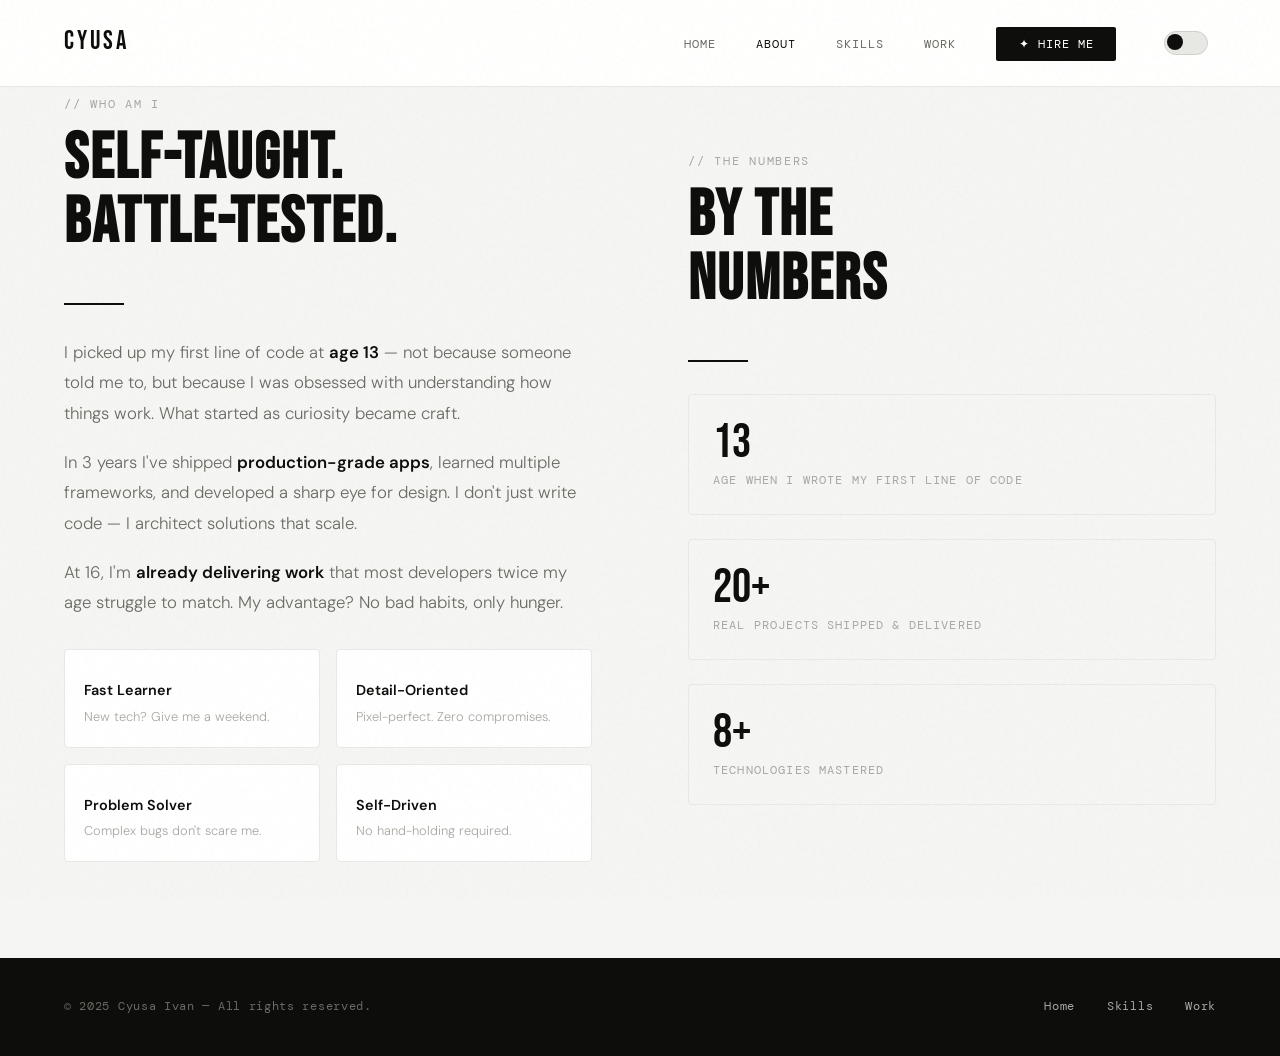
==== about.html @ f8744b46 "first commit" ====
<!DOCTYPE html>
<html lang="en">
<head>
  <meta charset="UTF-8">
  <meta name="viewport" content="width=device-width, initial-scale=1.0">
  <title>About — Cyusa Ivan</title>
  <link href="https://fonts.googleapis.com/css2?family=Bebas+Neue&family=DM+Sans:wght@300;400;500;600&family=DM+Mono:wght@400;500&display=swap" rel="stylesheet">
  <link rel="stylesheet" href="styles.css">
  <script defer src="script.js"></script>
</head>
<body>
  <nav>
    <a class="nav-logo" href="index.html">CYUSA</a>
    <ul class="nav-links">
      <li><a href="index.html">Home</a></li>
      <li><a href="about.html">About</a></li>
      <li><a href="skills.html">Skills</a></li>
      <li><a href="projects.html">Work</a></li>
      <li><a href="hire.html" class="btn-hire-nav">✦ Hire Me</a></li>
      <li>
        <div class="theme-toggle-wrap" onclick="toggleTheme()" title="Toggle dark/light mode">
          <span class="theme-icon"></span>
          <div class="theme-toggle"></div>
          <span class="theme-icon"></span>
        </div>
      </li>
    </ul>
  </nav>

  <main class="page">
    <section id="about">
      <div class="fade-up">
        <p class="section-label">// who am I</p>
        <h2 class="section-title">Self-Taught.<br>Battle-Tested.</h2>
        <div class="h-line"></div>
        <div class="about-text">
          <p>I picked up my first line of code at <strong>age 13</strong> — not because someone told me to, but because I was obsessed with understanding how things work. What started as curiosity became craft.</p>
          <p>In 3 years I've shipped <strong>production-grade apps</strong>, learned multiple frameworks, and developed a sharp eye for design. I don't just write code — I architect solutions that scale.</p>
          <p>At 16, I'm <strong>already delivering work</strong> that most developers twice my age struggle to match. My advantage? No bad habits, only hunger.</p>
        </div>
        <div class="capabilities">
          <div class="cap-item"><span class="cap-icon"></span><h4>Fast Learner</h4><p>New tech? Give me a weekend.</p></div>
          <div class="cap-item"><span class="cap-icon"></span><h4>Detail-Oriented</h4><p>Pixel-perfect. Zero compromises.</p></div>
          <div class="cap-item"><span class="cap-icon"></span><h4>Problem Solver</h4><p>Complex bugs don't scare me.</p></div>
          <div class="cap-item"><span class="cap-icon"></span><h4>Self-Driven</h4><p>No hand-holding required.</p></div>
        </div>
      </div>
      <div class="fade-up" style="transition-delay:0.15s">
        <p class="section-label">// the numbers</p>
        <h2 class="section-title">By the<br>Numbers</h2>
        <div class="h-line"></div>
        <div style="display:flex;flex-direction:column;gap:1.5rem">
          <div style="padding:1.5rem;border:1px solid var(--grey-100);border-radius:4px">
            <div style="font-family:'Bebas Neue',sans-serif;font-size:3rem;line-height:1;color:var(--black)">13</div>
            <div style="font-family:'DM Mono',monospace;font-size:0.72rem;letter-spacing:0.1em;text-transform:uppercase;color:var(--grey-300);margin-top:0.3rem">Age when I wrote my first line of code</div>
          </div>
          <div style="padding:1.5rem;border:1px solid var(--grey-100);border-radius:4px">
            <div style="font-family:'Bebas Neue',sans-serif;font-size:3rem;line-height:1;color:var(--black)">20+</div>
            <div style="font-family:'DM Mono',monospace;font-size:0.72rem;letter-spacing:0.1em;text-transform:uppercase;color:var(--grey-300);margin-top:0.3rem">Real projects shipped &amp; delivered</div>
          </div>
          <div style="padding:1.5rem;border:1px solid var(--grey-100);border-radius:4px">
            <div style="font-family:'Bebas Neue',sans-serif;font-size:3rem;line-height:1;color:var(--black)">8+</div>
            <div style="font-family:'DM Mono',monospace;font-size:0.72rem;letter-spacing:0.1em;text-transform:uppercase;color:var(--grey-300);margin-top:0.3rem">Technologies mastered</div>
          </div>
        </div>
      </div>
    </section>
  </main>

  <footer>
    <span>© 2025 Cyusa Ivan — All rights reserved.</span>
    <div class="footer-links">
      <a href="index.html">Home</a>
      <a href="skills.html">Skills</a>
      <a href="projects.html">Work</a>
    </div>
  </footer>
</body>
</html>
---- styles.css ----
:root {
  --white: #ffffff;
  --off-white: #f5f5f3;
  --grey-100: #e8e8e5;
  --grey-200: #d0d0cb;
  --grey-300: #a8a8a2;
  --grey-400: #6b6b64;
  --grey-500: #3a3a35;
  --grey-600: #1e1e1a;
  --black: #0d0d0b;
}

html.dark {
  --white: #111110;
  --off-white: #191918;
  --grey-100: #252523;
  --grey-200: #333330;
  --grey-300: #555550;
  --grey-400: #8a8a82;
  --grey-500: #b8b8b0;
  --grey-600: #e0e0d8;
  --black: #f0f0ec;
}

body, nav, section, footer, div, span, a, p, h1, h2, h3, h4, input, textarea, button {
  transition-property: background-color, border-color, color, box-shadow;
  transition-duration: 0.35s;
  transition-timing-function: ease;
}

.theme-toggle {
  width: 44px;
  height: 24px;
  background: var(--grey-100);
  border: 1.5px solid var(--grey-200);
  border-radius: 999px;
  cursor: pointer;
  position: relative;
  flex-shrink: 0;
  transition: background 0.3s, border-color 0.3s;
}
.theme-toggle::after {
  content: '';
  position: absolute;
  top: 2px;
  left: 2px;
  width: 16px;
  height: 16px;
  background: var(--black);
  border-radius: 50%;
  transition: transform 0.3s cubic-bezier(.4,0,.2,1), background 0.3s;
}
html.dark .theme-toggle::after {
  transform: translateX(20px);
}
.theme-toggle-wrap {
  display: flex;
  align-items: center;
  gap: 0.5rem;
}
.theme-icon {
  font-size: 0.85rem;
  line-height: 1;
  user-select: none;
  transition: opacity 0.2s;
}
*, *::before, *::after { box-sizing: border-box; margin: 0; padding: 0; }
html { scroll-behavior: smooth; }
body {
  background: var(--white);
  color: var(--black);
  font-family: 'DM Sans', sans-serif;
  font-size: 16px;
  line-height: 1.6;
  overflow-x: hidden;
}
body::before {
  content: '';
  position: fixed;
  inset: 0;
  background-image: url("data:image/svg+xml,%3Csvg viewBox='0 0 256 256' xmlns='http://www.w3.org/2000/svg'%3E%3Cfilter id='noise'%3E%3CfeTurbulence type='fractalNoise' baseFrequency='0.9' numOctaves='4' stitchTiles='stitch'/%3E%3C/filter%3E%3Crect width='100%25' height='100%25' filter='url(%23noise)' opacity='0.04'/%3E%3C/svg%3E");
  pointer-events: none;
  z-index: 9999;
  opacity: 0.5;
}

.page { min-height: 100vh; }

nav {
  position: fixed;
  top: 0; left: 0; right: 0;
  z-index: 500;
  display: flex;
  justify-content: space-between;
  align-items: center;
  padding: 1.4rem 4rem;
  background: rgba(255,255,255,0.92);
  backdrop-filter: blur(20px);
  border-bottom: 1px solid var(--grey-100);
}
html.dark nav { background: rgba(17,17,16,0.92); }
.nav-logo {
  font-family: 'Bebas Neue', sans-serif;
  font-size: 1.6rem;
  letter-spacing: 0.12em;
  color: var(--black);
  text-decoration: none;
  cursor: pointer;
}
.nav-links { display: flex; gap: 2.5rem; list-style: none; align-items: center; }
.nav-links a {
  font-family: 'DM Mono', monospace;
  font-size: 0.78rem;
  letter-spacing: 0.08em;
  text-transform: uppercase;
  color: var(--grey-400);
  text-decoration: none;
  cursor: pointer;
  transition: color 0.2s;
}
.nav-links a:hover, .nav-links a.active-link { color: var(--black); }
.btn-hire-nav {
  background: var(--black) !important;
  color: var(--white) !important;
  padding: 0.55rem 1.4rem !important;
  border-radius: 2px;
  transition: background 0.2s !important;
}
.btn-hire-nav:hover { background: var(--grey-500) !important; }

.btn {
  display: inline-flex;
  align-items: center;
  gap: 0.5rem;
  padding: 0.75rem 1.8rem;
  border-radius: 2px;
  font-family: 'DM Mono', monospace;
  font-size: 0.78rem;
  letter-spacing: 0.08em;
  text-transform: uppercase;
  text-decoration: none;
  font-weight: 500;
  cursor: pointer;
  border: none;
  transition: all 0.22s ease;
}
.btn-primary { background: var(--black); color: var(--white); }
.btn-primary:hover { background: var(--grey-500); transform: translateY(-2px); box-shadow: 0 8px 24px rgba(0,0,0,0.15); }
.btn-hire {
  background: var(--grey-100);
  color: var(--black);
  border: 1.5px solid var(--grey-200);
  position: relative;
  overflow: hidden;
}
.btn-hire::before {
  content: '';
  position: absolute;
  inset: 0;
  background: var(--black);
  transform: scaleX(0);
  transform-origin: left;
  transition: transform 0.3s ease;
  z-index: 0;
}
.btn-hire:hover::before { transform: scaleX(1); }
.btn-hire:hover { color: var(--white); border-color: var(--black); }
.btn-hire span { position: relative; z-index: 1; }
.btn-outline { background: transparent; color: var(--grey-400); border: 1.5px solid var(--grey-200); }
.btn-outline:hover { border-color: var(--grey-400); color: var(--black); transform: translateY(-2px); }
.btn-ghost { background: var(--white); color: var(--grey-500); border: 1.5px solid var(--grey-200); box-shadow: 0 2px 8px rgba(0,0,0,0.06); }
.btn-ghost:hover { background: var(--off-white); color: var(--black); box-shadow: 0 4px 16px rgba(0,0,0,0.1); transform: translateY(-2px); }

.section-label {
  font-family: 'DM Mono', monospace;
  font-size: 0.72rem;
  letter-spacing: 0.15em;
  text-transform: uppercase;
  color: var(--grey-300);
  margin-bottom: 0.8rem;
}
.section-title {
  font-family: 'Bebas Neue', sans-serif;
  font-size: clamp(2.5rem, 5vw, 4.5rem);
  letter-spacing: 0.03em;
  color: var(--black);
  line-height: 1;
  margin-bottom: 3rem;
}
.h-line { width: 60px; height: 2px; background: var(--black); margin-bottom: 2rem; }
.fade-up { opacity: 0; transform: translateY(28px); transition: opacity 0.7s ease, transform 0.7s ease; }
.fade-up.visible { opacity: 1; transform: translateY(0); }

.hero {
  min-height: 100vh;
  display: grid;
  grid-template-columns: 1fr 1fr;
  align-items: center;
  padding: 8rem 4rem 4rem;
  gap: 4rem;
  position: relative;
  overflow: hidden;
}
.hero::after {
  content: 'DEV';
  position: absolute;
  right: -0.05em; bottom: -0.15em;
  font-family: 'Bebas Neue', sans-serif;
  font-size: clamp(12rem, 22vw, 22rem);
  color: var(--grey-100);
  line-height: 1;
  pointer-events: none;
  user-select: none;
  z-index: 0;
}
.hero-content { position: relative; z-index: 1; }
.badge {
  display: inline-flex;
  align-items: center;
  gap: 0.5rem;
  background: var(--grey-100);
  border: 1px solid var(--grey-200);
  padding: 0.35rem 0.9rem;
  border-radius: 2px;
  font-family: 'DM Mono', monospace;
  font-size: 0.72rem;
  letter-spacing: 0.1em;
  text-transform: uppercase;
  color: var(--grey-400);
  margin-bottom: 1.6rem;
}
.badge::before {
  content: '';
  width: 6px; height: 6px;
  background: #4ade80;
  border-radius: 50%;
  animation: pulse 2s infinite;
}
@keyframes pulse {
  0%,100% { opacity:1; transform:scale(1); }
  50% { opacity:0.5; transform:scale(0.8); }
}
h1 {
  font-family: 'Bebas Neue', sans-serif;
  font-size: clamp(3.5rem, 7vw, 7rem);
  line-height: 0.95;
  letter-spacing: 0.02em;
  color: var(--black);
  margin-bottom: 1.4rem;
}
h1 span { color: var(--grey-300); }
.hero-desc { font-size: 1.05rem; color: var(--grey-400); max-width: 460px; margin-bottom: 2.5rem; font-weight: 300; line-height: 1.75; }
.cta-group { display: flex; flex-wrap: wrap; gap: 0.8rem; align-items: center; }
.stats-row { display: flex; gap: 2.5rem; margin-top: 3rem; padding-top: 2rem; border-top: 1px solid var(--grey-100); }
.stat { display: flex; flex-direction: column; }
.stat-num { font-family: 'Bebas Neue', sans-serif; font-size: 2.2rem; letter-spacing: 0.05em; line-height: 1; color: var(--black); }
.stat-label { font-family: 'DM Mono', monospace; font-size: 0.68rem; letter-spacing: 0.1em; text-transform: uppercase; color: var(--grey-300); margin-top: 0.2rem; }
.hero-visual { position: relative; z-index: 1; display: grid; grid-template-columns: minmax(220px, 360px) 1fr; gap: 1rem; align-items: start; }
.hero-photo { display: block; width: 100%; max-width: 100%; height: auto; border-radius: 20px; object-fit: cover; box-shadow: 0 30px 60px rgba(0,0,0,0.18); border: 1px solid rgba(255,255,255,0.08); }
.code-card {
  background: #1e1e1a;
  border-radius: 6px;
  padding: 1.4rem 1.6rem;
  font-family: 'DM Mono', monospace;
  font-size: 0.78rem;
  line-height: 1.9;
  color: var(--grey-200);
  border: 1px solid rgba(255,255,255,0.06);
  box-shadow: 0 20px 60px rgba(0,0,0,0.2);
  animation: float 6s ease-in-out infinite;
}
html.dark .code-card { background: #0a0a09; border-color: rgba(255,255,255,0.04); }
@keyframes float { 0%,100%{transform:translateY(0)} 50%{transform:translateY(-8px)} }
.code-card .dot-row { display:flex; gap:6px; margin-bottom:1rem; }
.dot { width:10px; height:10px; border-radius:50%; }
.dot-r{background:#ff5f57} .dot-y{background:#febc2e} .dot-g{background:#28c840}
.c-kw{color:#c0a0e0} .c-fn{color:#7ec8e3} .c-str{color:#a8d8a8} .c-num{color:#f0c080} .c-cm{color:var(--grey-400)} .c-br{color:var(--grey-300)}
.skill-chips { display:flex; flex-wrap:wrap; gap:0.5rem; }
.chip {
  background: var(--grey-100);
  border: 1px solid var(--grey-200);
  padding: 0.3rem 0.8rem;
  border-radius: 2px;
  font-family: 'DM Mono', monospace;
  font-size: 0.72rem;
  letter-spacing: 0.06em;
  color: var(--grey-500);
  transition: all 0.2s;
  cursor: default;
}
.chip:hover { background: var(--black); color: var(--white); border-color: var(--black); transform: translateY(-1px); }

#about {
  background: var(--off-white);
  display: grid;
  grid-template-columns: 1fr 1fr;
  gap: 6rem;
  align-items: center;
  padding: 6rem 4rem;
}
.about-text p { color: var(--grey-400); margin-bottom: 1.2rem; font-weight: 300; font-size: 1.05rem; line-height: 1.8; }
.about-text p strong { color: var(--black); font-weight: 600; }
.capabilities { display: grid; grid-template-columns: 1fr 1fr; gap: 1rem; margin-top: 2rem; }
.cap-item { background: var(--white); border: 1px solid var(--grey-100); padding: 1.2rem; border-radius: 4px; transition: all 0.25s; }
.cap-item:hover { border-color: var(--grey-300); box-shadow: 0 8px 24px rgba(0,0,0,0.08); transform: translateY(-3px); }
.cap-icon { font-size: 1.4rem; margin-bottom: 0.6rem; display: block; }
.cap-item h4 { font-size: 0.9rem; font-weight: 600; color: var(--black); margin-bottom: 0.3rem; }
.cap-item p { font-size: 0.8rem; color: var(--grey-300); font-weight: 300; margin: 0; }

#skills { background: var(--white); padding: 6rem 4rem; }
.skills-grid { display: grid; grid-template-columns: repeat(auto-fill, minmax(260px, 1fr)); gap: 1.5rem; }
.skill-card {
  border: 1px solid var(--grey-100);
  padding: 1.8rem;
  border-radius: 4px;
  transition: all 0.25s;
  position: relative;
  overflow: hidden;
}
.skill-card::before {
  content: '';
  position: absolute;
  bottom: 0; left: 0; right: 0;
  height: 2px;
  background: var(--black);
  transform: scaleX(0);
  transform-origin: left;
  transition: transform 0.3s ease;
}
.skill-card:hover::before { transform: scaleX(1); }
.skill-card:hover { border-color: var(--grey-200); box-shadow: 0 12px 32px rgba(0,0,0,0.08); transform: translateY(-4px); }
.skill-card-icon { font-size: 1.8rem; margin-bottom: 0.8rem; display: block; }
.skill-card h3 { font-weight: 600; font-size: 1rem; color: var(--black); margin-bottom: 0.4rem; }
.skill-card p { font-size: 0.85rem; color: var(--grey-300); font-weight: 300; margin-bottom: 1rem; }
.skill-bar-wrap { height: 3px; background: var(--grey-100); border-radius: 2px; overflow: hidden; }
.skill-bar { height: 100%; background: var(--grey-500); border-radius: 2px; transform-origin: left; animation: growBar 1.2s ease forwards; transform: scaleX(0); }
@keyframes growBar { to { transform: scaleX(1); } }

#home-projects-preview { background: var(--grey-600); padding: 6rem 4rem; }
#home-projects-preview .section-title { color: var(--white); }
#home-projects-preview .section-label { color: var(--grey-400); }
.projects-preview-grid { display: grid; grid-template-columns: repeat(3, 1fr); gap: 1.5rem; margin-bottom: 2.5rem; }
.project-card {
  background: rgba(255,255,255,0.04);
  border: 1px solid rgba(255,255,255,0.08);
  border-radius: 6px;
  padding: 2rem;
  transition: all 0.3s;
  cursor: pointer;
  color: inherit;
  text-decoration: none;
}
.project-card:hover { background: rgba(255,255,255,0.08); border-color: rgba(255,255,255,0.18); transform: translateY(-6px); box-shadow: 0 24px 48px rgba(0,0,0,0.3); }
.project-num { font-family: 'Bebas Neue', sans-serif; font-size: 3rem; color: rgba(255,255,255,0.08); line-height: 1; margin-bottom: 0.8rem; }
.project-card h3 { font-weight: 600; font-size: 1.1rem; color: var(--white); margin-bottom: 0.6rem; }
.project-card p { font-size: 0.88rem; color: var(--grey-300); margin-bottom: 1.4rem; line-height: 1.7; font-weight: 300; }
.project-tags { display: flex; flex-wrap: wrap; gap: 0.4rem; }
.project-tag { font-family: 'DM Mono', monospace; font-size: 0.68rem; letter-spacing: 0.06em; padding: 0.2rem 0.6rem; background: rgba(255,255,255,0.06); border: 1px solid rgba(255,255,255,0.1); border-radius: 2px; color: var(--grey-300); }
.view-all-wrap { text-align: center; margin-top: 1.5rem; }

#home-cta {
  background: var(--off-white);
  text-align: center;
  display: flex;
  flex-direction: column;
  align-items: center;
  gap: 1.5rem;
  padding: 8rem 4rem;
}
#home-cta .section-title { margin-bottom: 0; }
.contact-desc { font-size: 1.05rem; color: var(--grey-400); max-width: 480px; font-weight: 300; line-height: 1.75; margin-bottom: 1rem; }
.cta-big { display: flex; flex-wrap: wrap; gap: 1rem; justify-content: center; }

.projects-page-hero {
  background: var(--grey-600);
  padding: 10rem 4rem 5rem;
  position: relative;
  overflow: hidden;
}
.projects-page-hero::after {
  content: 'WORK';
  position: absolute;
  right: -0.05em; bottom: -0.1em;
  font-family: 'Bebas Neue', sans-serif;
  font-size: clamp(10rem, 20vw, 20rem);
  color: rgba(255,255,255,0.04);
  line-height: 1;
  pointer-events: none;
  user-select: none;
}
.projects-page-hero .section-label { color: var(--grey-400); }
.projects-page-hero .section-title { color: var(--white); margin-bottom: 1rem; }
.projects-page-hero p { color: var(--grey-300); font-weight: 300; font-size: 1.05rem; max-width: 500px; }
.projects-full { padding: 5rem 4rem; background: var(--white); }
.projects-full-grid { display: grid; grid-template-columns: repeat(auto-fill, minmax(320px, 1fr)); gap: 1.5rem; }
.proj-full-card {
  border: 1px solid var(--grey-100);
  border-radius: 6px;
  padding: 2rem;
  transition: all 0.3s;
  position: relative;
  overflow: hidden;
}
.proj-full-card::before {
  content: '';
  position: absolute;
  top: 0; left: 0; right: 0;
  height: 2px;
  background: var(--black);
  transform: scaleX(0);
  transform-origin: left;
  transition: transform 0.35s ease;
}
.proj-full-card:hover::before { transform: scaleX(1); }
.proj-full-card:hover { box-shadow: 0 16px 48px rgba(0,0,0,0.1); transform: translateY(-5px); border-color: var(--grey-200); }
.proj-full-num { font-family: 'Bebas Neue', sans-serif; font-size: 2.5rem; color: var(--grey-100); line-height: 1; margin-bottom: 0.6rem; }
.proj-full-card h3 { font-weight: 600; font-size: 1.15rem; color: var(--black); margin-bottom: 0.5rem; }
.proj-full-card .proj-desc { font-size: 0.9rem; color: var(--grey-400); line-height: 1.75; font-weight: 300; margin-bottom: 1.2rem; }
.proj-full-tags { display: flex; flex-wrap: wrap; gap: 0.4rem; margin-bottom: 1.2rem; }
.proj-full-tag { font-family: 'DM Mono', monospace; font-size: 0.68rem; letter-spacing: 0.06em; padding: 0.2rem 0.7rem; background: var(--grey-100); border: 1px solid var(--grey-200); border-radius: 2px; color: var(--grey-500); }
.proj-link { font-family: 'DM Mono', monospace; font-size: 0.72rem; letter-spacing: 0.08em; text-transform: uppercase; color: var(--grey-400); text-decoration: none; transition: color 0.2s; }
.proj-link:hover { color: var(--black); }
.proj-link::after { content: ' →'; }
.filter-bar { display: flex; gap: 0.6rem; flex-wrap: wrap; margin-bottom: 2.5rem; }
.filter-btn {
  font-family: 'DM Mono', monospace;
  font-size: 0.72rem;
  letter-spacing: 0.08em;
  text-transform: uppercase;
  padding: 0.4rem 1rem;
  border: 1.5px solid var(--grey-200);
  background: transparent;
  color: var(--grey-400);
  border-radius: 2px;
  cursor: pointer;
  transition: all 0.2s;
}
.filter-btn:hover, .filter-btn.active { background: var(--black); color: var(--white); border-color: var(--black); }

.hire-page { background: var(--white); }
.hire-hero {
  background: var(--black);
  padding: 10rem 4rem 6rem;
  position: relative;
  overflow: hidden;
}
.hire-hero::after {
  content: 'HIRE';
  position: absolute;
  right: -0.05em; bottom: -0.1em;
  font-family: 'Bebas Neue', sans-serif;
  font-size: clamp(10rem, 20vw, 20rem);
  color: rgba(255,255,255,0.04);
  line-height: 1;
  pointer-events: none;
}
.hire-hero .section-label { color: var(--grey-400); }
.hire-hero .section-title { color: var(--white); margin-bottom: 1rem; }
.hire-hero p { color: var(--grey-300); font-weight: 300; font-size: 1.05rem; max-width: 540px; }
.hire-body { display: grid; grid-template-columns: 1fr 1fr; gap: 5rem; padding: 6rem 4rem; align-items: start; }
.hire-info h3 { font-family: 'Bebas Neue', sans-serif; font-size: 2rem; letter-spacing: 0.05em; color: var(--black); margin-bottom: 1rem; }
.hire-info p { color: var(--grey-400); font-weight: 300; line-height: 1.8; margin-bottom: 2rem; }
.contact-methods { display: flex; flex-direction: column; gap: 1rem; margin-bottom: 2rem; }
.contact-method {
  display: flex;
  align-items: center;
  gap: 1rem;
  padding: 1rem 1.2rem;
  border: 1px solid var(--grey-100);
  border-radius: 4px;
  text-decoration: none;
  transition: all 0.2s;
  cursor: pointer;
}
.contact-method:hover { border-color: var(--black); box-shadow: 0 4px 16px rgba(0,0,0,0.08); transform: translateX(4px); }
.cm-icon { font-size: 1.4rem; }
.cm-label { font-family: 'DM Mono', monospace; font-size: 0.72rem; letter-spacing: 0.08em; text-transform: uppercase; color: var(--grey-300); display: block; }
.cm-value { font-size: 0.95rem; color: var(--black); font-weight: 500; }
.availability-badge {
  display: inline-flex;
  align-items: center;
  gap: 0.5rem;
  background: #f0fdf4;
  border: 1px solid #bbf7d0;
  padding: 0.5rem 1rem;
  border-radius: 2px;
  font-family: 'DM Mono', monospace;
  font-size: 0.75rem;
  letter-spacing: 0.08em;
  color: #166534;
  margin-bottom: 1.5rem;
}
.availability-badge::before { content: ''; width: 7px; height: 7px; background: #22c55e; border-radius: 50%; animation: pulse 2s infinite; }

.contact-form { display: flex; flex-direction: column; gap: 1.2rem; }
.form-group { display: flex; flex-direction: column; gap: 0.4rem; }
.form-label { font-family: 'DM Mono', monospace; font-size: 0.72rem; letter-spacing: 0.1em; text-transform: uppercase; color: var(--grey-400); }
.form-input, .form-textarea {
  padding: 0.85rem 1rem;
  border: 1.5px solid var(--grey-200);
  border-radius: 2px;
  font-family: 'DM Sans', sans-serif;
  font-size: 0.95rem;
  color: var(--black);
  background: var(--white);
  transition: border-color 0.2s, box-shadow 0.2s;
  outline: none;
  resize: none;
}
.form-input:focus, .form-textarea:focus { border-color: var(--black); box-shadow: 0 0 0 3px rgba(13,13,11,0.06); }
.form-textarea { height: 130px; }
.form-row { display: grid; grid-template-columns: 1fr 1fr; gap: 1rem; }
.form-success {
  display: none;
  background: #f0fdf4;
  border: 1px solid #bbf7d0;
  padding: 1.2rem;
  border-radius: 4px;
  font-family: 'DM Mono', monospace;
  font-size: 0.82rem;
  color: #166534;
  text-align: center;
}

footer {
  background: var(--black);
  color: var(--grey-400);
  padding: 2.5rem 4rem;
  display: flex;
  justify-content: space-between;
  align-items: center;
  font-family: 'DM Mono', monospace;
  font-size: 0.72rem;
  letter-spacing: 0.06em;
}
footer a { color: var(--grey-300); text-decoration: none; transition: color 0.2s; cursor: pointer; }
footer a:hover { color: var(--white); }
.footer-links { display: flex; gap: 2rem; }

::-webkit-scrollbar { width: 4px; }
::-webkit-scrollbar-track { background: var(--grey-100); }
::-webkit-scrollbar-thumb { background: var(--grey-300); border-radius: 2px; }

@media (max-width: 768px) {
  nav { padding: 1.2rem 1.5rem; }
  .nav-links { display: none; }
  .hero { grid-template-columns: 1fr; padding: 7rem 1.5rem 3rem; }
  .hero::after { font-size: 8rem; }
  #about { grid-template-columns: 1fr; padding: 4rem 1.5rem; gap: 3rem; }
  #skills, #home-projects-preview, #home-cta, .projects-full { padding: 4rem 1.5rem; }
  .projects-preview-grid, .projects-full-grid { grid-template-columns: 1fr; }
  .hire-body { grid-template-columns: 1fr; padding: 4rem 1.5rem; gap: 3rem; }
  .hire-hero, .projects-page-hero { padding: 8rem 1.5rem 4rem; }
  footer { flex-direction: column; gap: 1rem; text-align: center; padding: 2rem 1.5rem; }
  .stats-row { gap: 1.5rem; }
  .capabilities, .form-row { grid-template-columns: 1fr; }
}
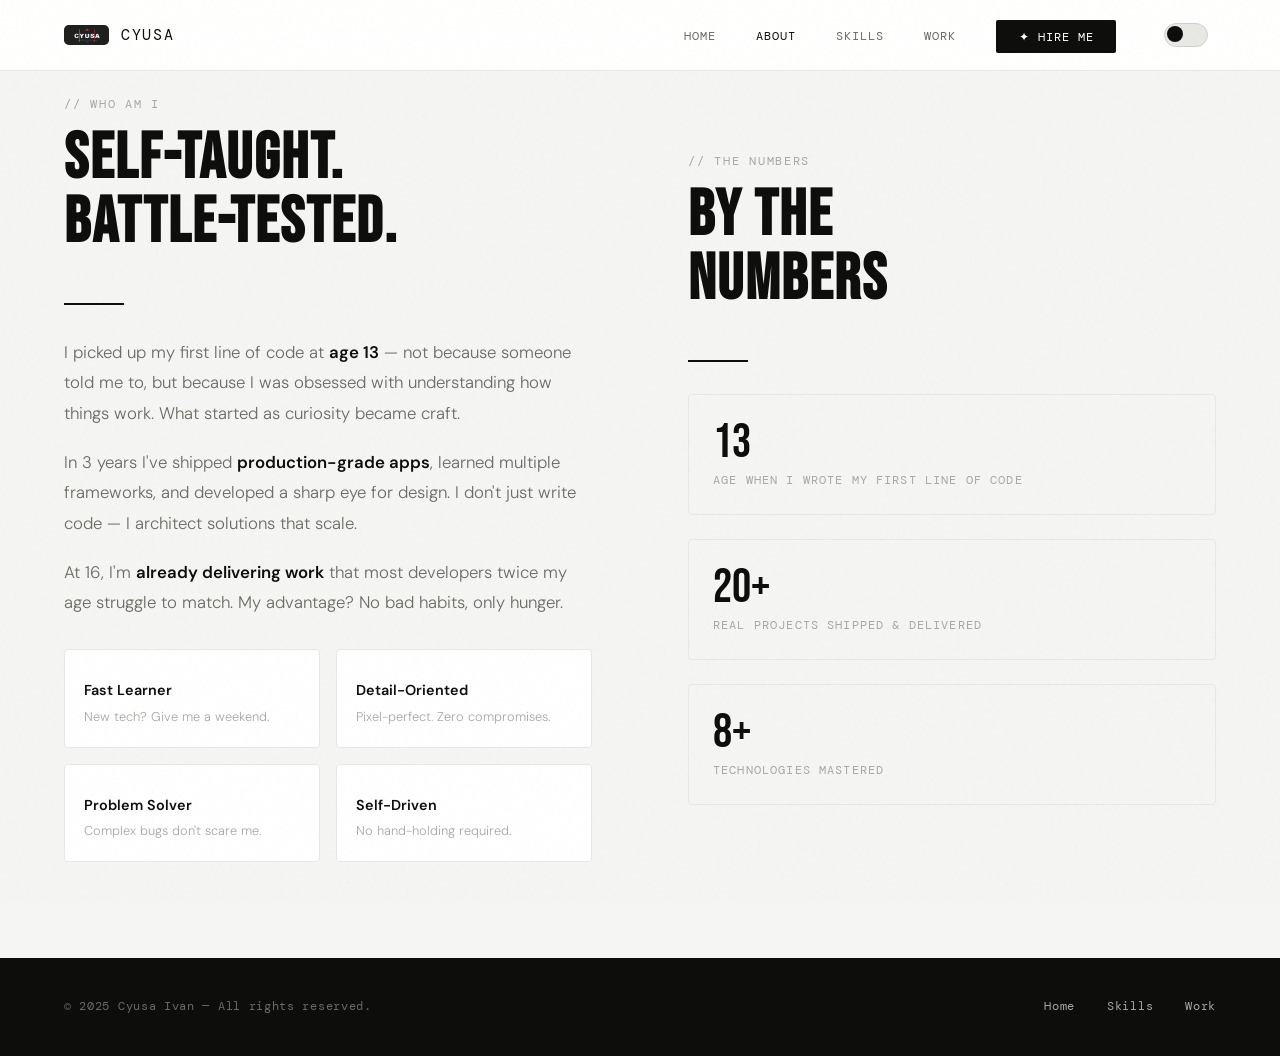
==== commit 875533c9: "updt" ====
--- a/about.html
+++ b/about.html
@@ -3,14 +3,20 @@
 <head>
   <meta charset="UTF-8">
   <meta name="viewport" content="width=device-width, initial-scale=1.0">
-  <title>About — Cyusa Ivan</title>
+  <title>About — CYUSA Yvan</title>
+  <meta name="description" content="Cyusa Ivan — frontend developer portfolio about page.">
+  <link rel="icon" href="./cyusa_logo.jpg" type="image/jpeg">
+  <link rel="apple-touch-icon" href="./cyusa_logo.jpg">
   <link href="https://fonts.googleapis.com/css2?family=Bebas+Neue&family=DM+Sans:wght@300;400;500;600&family=DM+Mono:wght@400;500&display=swap" rel="stylesheet">
   <link rel="stylesheet" href="styles.css">
   <script defer src="script.js"></script>
 </head>
 <body>
   <nav>
-    <a class="nav-logo" href="index.html">CYUSA</a>
+    <a class="nav-logo" href="index.html">
+      <img class="nav-logo-img" src="./cyusa_logo.jpg" alt="Cyusa logo">
+      <span>Cyusa</span>
+    </a>
     <ul class="nav-links">
       <li><a href="index.html">Home</a></li>
       <li><a href="about.html">About</a></li>
--- a/styles.css
+++ b/styles.css
@@ -106,6 +106,21 @@
   color: var(--black);
   text-decoration: none;
   cursor: pointer;
+  display: flex;
+  align-items: center;
+  gap: 0.75rem;
+}
+.nav-logo-img {
+  width: 2.8rem;
+  height: auto;
+  object-fit: contain;
+  border-radius: 0.3rem;
+}
+.nav-logo span {
+  font-family: 'DM Mono', monospace;
+  font-size: 0.95rem;
+  letter-spacing: 0.12em;
+  text-transform: uppercase;
 }
 .nav-links { display: flex; gap: 2.5rem; list-style: none; align-items: center; }
 .nav-links a {
@@ -119,6 +134,25 @@
   transition: color 0.2s;
 }
 .nav-links a:hover, .nav-links a.active-link { color: var(--black); }
+.hero-brand {
+  display: inline-flex;
+  align-items: center;
+  gap: 0.9rem;
+  margin-bottom: 1rem;
+}
+.hero-brand-logo {
+  width: 4rem;
+  height: auto;
+  border-radius: 0.4rem;
+  box-shadow: 0 10px 30px rgba(0,0,0,0.08);
+}
+.hero-brand span {
+  font-family: 'DM Mono', monospace;
+  font-size: 0.85rem;
+  letter-spacing: 0.13em;
+  text-transform: uppercase;
+  color: var(--primary);
+}
 .btn-hire-nav {
   background: var(--black) !important;
   color: var(--white) !important;
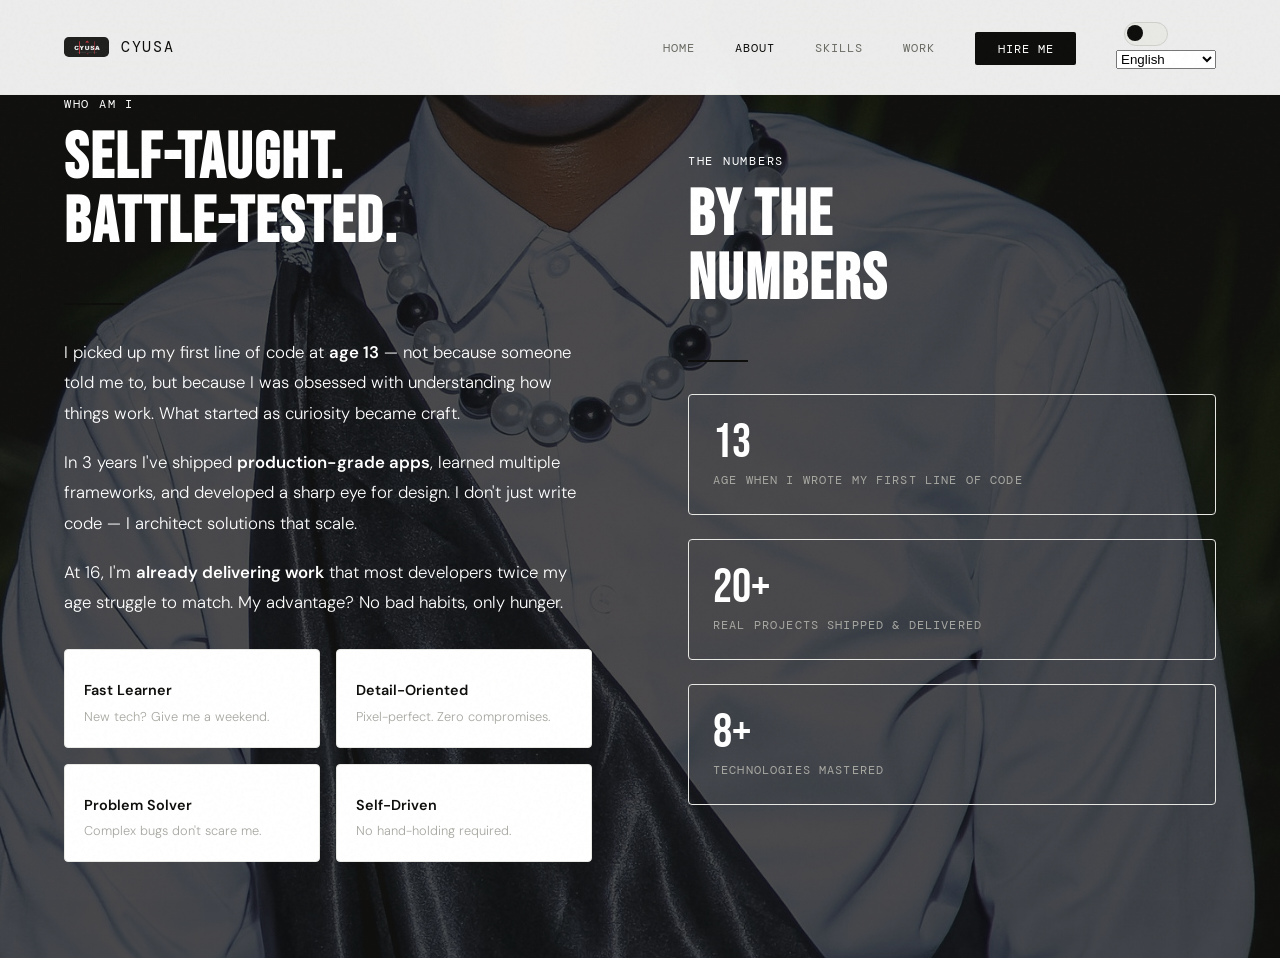
==== commit caef23eb: "updt" ====
--- a/about.html
+++ b/about.html
@@ -15,20 +15,28 @@
   <nav>
     <a class="nav-logo" href="index.html">
       <img class="nav-logo-img" src="./cyusa_logo.jpg" alt="Cyusa logo">
-      <span>Cyusa</span>
+      <span>CYUSA</span>
     </a>
     <ul class="nav-links">
       <li><a href="index.html">Home</a></li>
       <li><a href="about.html">About</a></li>
       <li><a href="skills.html">Skills</a></li>
       <li><a href="projects.html">Work</a></li>
-      <li><a href="hire.html" class="btn-hire-nav">✦ Hire Me</a></li>
+      <li><a href="hire.html" class="btn-hire-nav">Hire Me</a></li>
       <li>
         <div class="theme-toggle-wrap" onclick="toggleTheme()" title="Toggle dark/light mode">
           <span class="theme-icon"></span>
           <div class="theme-toggle"></div>
           <span class="theme-icon"></span>
         </div>
+         <div class="language-switcher">
+    <select id="google_translate_select">
+        <option value="en">English</option>
+        <option value="fr">French</option>
+        <option value="rw">Kinyarwanda</option>
+    </select>
+</div>
+<div id="google_translate_element" style="display:none;"></div>
       </li>
     </ul>
   </nav>
@@ -36,7 +44,7 @@
   <main class="page">
     <section id="about">
       <div class="fade-up">
-        <p class="section-label">// who am I</p>
+        <p class="section-label">Who am I</p>
         <h2 class="section-title">Self-Taught.<br>Battle-Tested.</h2>
         <div class="h-line"></div>
         <div class="about-text">
@@ -52,34 +60,25 @@
         </div>
       </div>
       <div class="fade-up" style="transition-delay:0.15s">
-        <p class="section-label">// the numbers</p>
+        <p class="section-label">The numbers</p>
         <h2 class="section-title">By the<br>Numbers</h2>
         <div class="h-line"></div>
         <div style="display:flex;flex-direction:column;gap:1.5rem">
           <div style="padding:1.5rem;border:1px solid var(--grey-100);border-radius:4px">
-            <div style="font-family:'Bebas Neue',sans-serif;font-size:3rem;line-height:1;color:var(--black)">13</div>
+            <div style="font-family:'Bebas Neue',sans-serif;font-size:3rem;line-height:1;color:var(--grey)">13</div>
             <div style="font-family:'DM Mono',monospace;font-size:0.72rem;letter-spacing:0.1em;text-transform:uppercase;color:var(--grey-300);margin-top:0.3rem">Age when I wrote my first line of code</div>
           </div>
           <div style="padding:1.5rem;border:1px solid var(--grey-100);border-radius:4px">
-            <div style="font-family:'Bebas Neue',sans-serif;font-size:3rem;line-height:1;color:var(--black)">20+</div>
+            <div style="font-family:'Bebas Neue',sans-serif;font-size:3rem;line-height:1;color:var(--grey)">20+</div>
             <div style="font-family:'DM Mono',monospace;font-size:0.72rem;letter-spacing:0.1em;text-transform:uppercase;color:var(--grey-300);margin-top:0.3rem">Real projects shipped &amp; delivered</div>
           </div>
           <div style="padding:1.5rem;border:1px solid var(--grey-100);border-radius:4px">
-            <div style="font-family:'Bebas Neue',sans-serif;font-size:3rem;line-height:1;color:var(--black)">8+</div>
+            <div style="font-family:'Bebas Neue',sans-serif;font-size:3rem;line-height:1;color:var(--grey)">8+</div>
             <div style="font-family:'DM Mono',monospace;font-size:0.72rem;letter-spacing:0.1em;text-transform:uppercase;color:var(--grey-300);margin-top:0.3rem">Technologies mastered</div>
           </div>
         </div>
       </div>
     </section>
   </main>
-
-  <footer>
-    <span>© 2025 Cyusa Ivan — All rights reserved.</span>
-    <div class="footer-links">
-      <a href="index.html">Home</a>
-      <a href="skills.html">Skills</a>
-      <a href="projects.html">Work</a>
-    </div>
-  </footer>
 </body>
 </html>
--- a/styles.css
+++ b/styles.css
@@ -325,14 +325,27 @@
 .chip:hover { background: var(--black); color: var(--white); border-color: var(--black); transform: translateY(-1px); }
 
 #about {
-  background: var(--off-white);
+  background: linear-gradient(rgba(17,17,16,0.75), rgba(17,17,16,0.75)), url('./CYUSA.jpg');
+  background-size: cover;
+  background-position: center;
+  background-repeat: no-repeat;
   display: grid;
   grid-template-columns: 1fr 1fr;
   gap: 6rem;
   align-items: center;
   padding: 6rem 4rem;
-}
-.about-text p { color: var(--grey-400); margin-bottom: 1.2rem; font-weight: 300; font-size: 1.05rem; line-height: 1.8; }
+  color: var(--white);
+}
+#about .section-label,
+#about .section-title,
+#about .about-text p,
+#about .about-text p strong {
+  color: inherit;
+}
+#about .cap-item {
+  color: var(--black);
+}
+.about-text p { color: var(--grey-100); margin-bottom: 1.2rem; font-weight: 300; font-size: 1.05rem; line-height: 1.8; }
 .about-text p strong { color: var(--black); font-weight: 600; }
 .capabilities { display: grid; grid-template-columns: 1fr 1fr; gap: 1rem; margin-top: 2rem; }
 .cap-item { background: var(--white); border: 1px solid var(--grey-100); padding: 1.2rem; border-radius: 4px; transition: all 0.25s; }
@@ -589,3 +602,41 @@
   .stats-row { gap: 1.5rem; }
   .capabilities, .form-row { grid-template-columns: 1fr; }
 }
+.project-card{
+    background: rgba(225, 222, 222, 0.08);
+    border: 1px solid (252, 249, 249, 0.1);
+    border-radius: 15px;
+    padding: 20px;
+    transition: 0.3s;
+}
+
+.project-card:hover{
+    transform: translateY(-5px);
+}
+
+.project-content h3{
+    margin-bottom: 10px;
+}
+
+.project-tech{
+    display: flex;
+    gap: 10px;
+    margin: 15px 0;
+}
+
+.project-tech span{
+    background: #444;
+    padding: 5px 10px;
+    border-radius: 20px;
+    font-size: 14px;
+}
+
+.project-link{
+    color: #fff;
+    text-decoration: none;
+    font-weight: bold;
+}
+
+.project-link:hover{
+    text-decoration: underline;
+}
